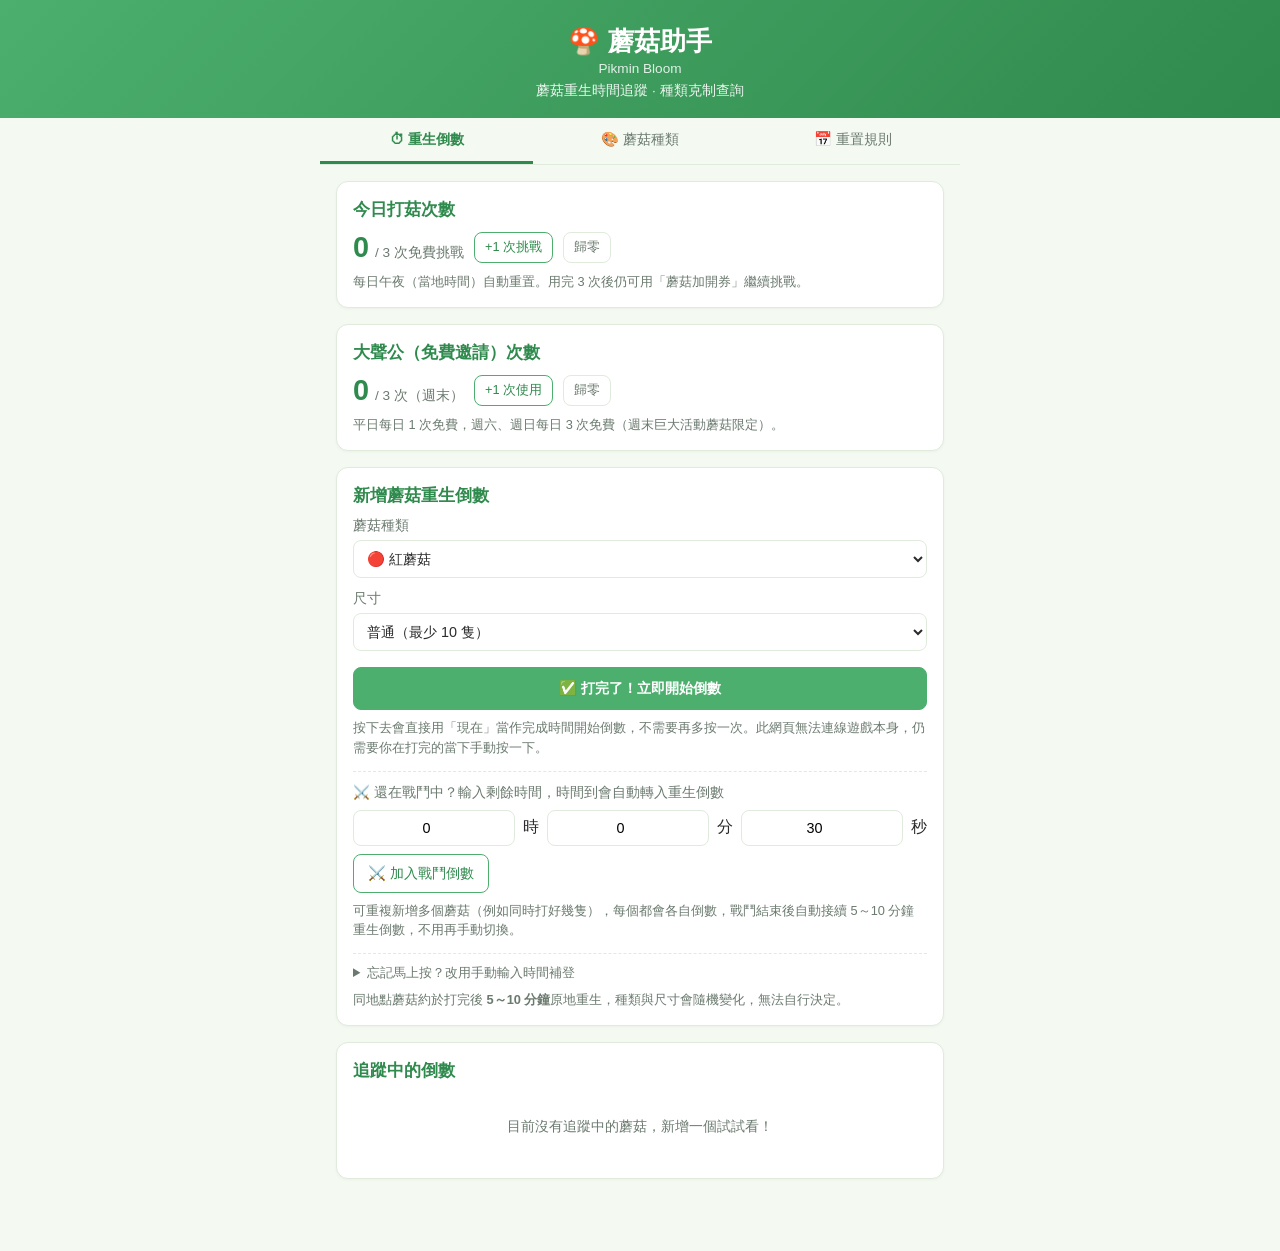
==== index.html @ 2e87938c "Add Pikmin Bloom mushroom helper webpage" ====
<!DOCTYPE html>
<html lang="zh-Hant">
<head>
<meta charset="UTF-8">
<meta name="viewport" content="width=device-width, initial-scale=1.0">
<title>Pikmin Bloom 蘑菇助手｜蘑菇重生時間追蹤、種類克制查詢</title>
<meta name="description" content="Pikmin Bloom（皮克敏 Bloom）蘑菇輔助工具：追蹤蘑菇重生倒數、記錄每日打菇與大聲公次數、查詢基礎色／屬性／活動（任務）蘑菇種類與皮克敏克制關係。">
<meta name="keywords" content="Pikmin Bloom, 皮克敏, 蘑菇, 蘑菇重生時間, 打蘑菇攻略, 任務蘑菇, 活動蘑菇, 大聲公">
<meta property="og:title" content="Pikmin Bloom 蘑菇助手">
<meta property="og:description" content="追蹤 Pikmin Bloom 蘑菇重生倒數、種類克制查詢與每日打菇次數。">
<meta property="og:type" content="website">
<link rel="stylesheet" href="style.css">
</head>
<body>
<header class="app-header">
  <h1>🍄 蘑菇助手 <span>Pikmin Bloom</span></h1>
  <p class="subtitle">蘑菇重生時間追蹤 · 種類克制查詢</p>
</header>

<nav class="tabs">
  <button class="tab-btn active" data-tab="timer">⏱ 重生倒數</button>
  <button class="tab-btn" data-tab="types">🎨 蘑菇種類</button>
  <button class="tab-btn" data-tab="rules">📅 重置規則</button>
</nav>

<main>
  <!-- ===================== 分頁 1：倒數計時器 ===================== -->
  <section id="timer" class="tab-panel active">

    <div class="card">
      <h2>今日打菇次數</h2>
      <div class="counter-row">
        <div class="counter">
          <span class="counter-value" id="battleCount">0</span>
          <span class="counter-label">/ 3 次免費挑戰</span>
        </div>
        <button class="btn small" id="addBattleBtn">+1 次挑戰</button>
        <button class="btn small ghost" id="resetBattleBtn">歸零</button>
      </div>
      <p class="hint">每日午夜（當地時間）自動重置。用完 3 次後仍可用「蘑菇加開券」繼續挑戰。</p>
    </div>

    <div class="card">
      <h2>大聲公（免費邀請）次數</h2>
      <div class="counter-row">
        <div class="counter">
          <span class="counter-value" id="bullhornCount">0</span>
          <span class="counter-label" id="bullhornLimitLabel">/ 1 次（平日）</span>
        </div>
        <button class="btn small" id="addBullhornBtn">+1 次使用</button>
        <button class="btn small ghost" id="resetBullhornBtn">歸零</button>
      </div>
      <p class="hint">平日每日 1 次免費，週六、週日每日 3 次免費（週末巨大活動蘑菇限定）。</p>
    </div>

    <div class="card">
      <h2>新增蘑菇重生倒數</h2>
      <div class="form-row">
        <label>蘑菇種類</label>
        <select id="mushroomColor">
          <optgroup label="基礎色（任何皮克敏可打）">
            <option value="red">🔴 紅蘑菇</option>
            <option value="yellow">🟡 黃蘑菇</option>
            <option value="blue">🔵 藍蘑菇</option>
            <option value="purple">🟣 紫蘑菇</option>
            <option value="white">⚪ 白蘑菇</option>
            <option value="pink">🌸 粉蘑菇</option>
            <option value="gray">⚫ 灰蘑菇</option>
            <option value="ice">🧊 冰藍蘑菇</option>
          </optgroup>
          <optgroup label="屬性蘑菇（限定皮克敏種類）">
            <option value="fire">🔥 火蘑菇（限紅皮克敏）</option>
            <option value="water">💧 水蘑菇（限藍皮克敏）</option>
            <option value="electric">⚡ 電蘑菇（限黃皮克敏）</option>
            <option value="poison">☠️ 毒蘑菇（限白皮克敏）</option>
            <option value="crystal">💎 水晶蘑菇（限岩石皮克敏）</option>
          </optgroup>
          <optgroup label="任務蘑菇（當月活動限定）">
            <option value="event">🎉 活動蘑菇（本月任務素材）</option>
          </optgroup>
        </select>
      </div>
      <div class="form-row">
        <label>尺寸</label>
        <select id="mushroomSize">
          <option value="small">小型（最少 1 隻）</option>
          <option value="normal" selected>普通（最少 10 隻）</option>
          <option value="large">大型（最少 15 隻）</option>
          <option value="giant">巨大（最少 20 隻，週末限定）</option>
        </select>
      </div>
      <button class="btn primary" id="justFinishedBtn">✅ 打完了！立即開始倒數</button>
      <p class="hint">按下去會直接用「現在」當作完成時間開始倒數，不需要再多按一次。此網頁無法連線遊戲本身，仍需要你在打完的當下手動按一下。</p>

      <div class="battle-entry">
        <label>⚔️ 還在戰鬥中？輸入剩餘時間，時間到會自動轉入重生倒數</label>
        <div class="time-choice">
          <input type="number" id="battleHour" min="0" max="23" value="0" placeholder="時"> 時
          <input type="number" id="battleMin" min="0" max="59" value="0" placeholder="分"> 分
          <input type="number" id="battleSec" min="0" max="59" value="30" placeholder="秒"> 秒
          <button class="btn" id="addBattleTimerBtn">⚔️ 加入戰鬥倒數</button>
        </div>
        <p class="hint">可重複新增多個蘑菇（例如同時打好幾隻），每個都會各自倒數，戰鬥結束後自動接續 5～10 分鐘重生倒數，不用再手動切換。</p>
      </div>

      <details class="manual-entry">
        <summary>忘記馬上按？改用手動輸入時間補登</summary>
        <div class="form-row">
          <label>完成時間</label>
          <input type="datetime-local" id="customTime">
        </div>
        <button class="btn" id="addTimerBtn">➕ 用指定時間新增倒數</button>
      </details>

      <p class="hint">同地點蘑菇約於打完後 <strong>5～10 分鐘</strong>原地重生，種類與尺寸會隨機變化，無法自行決定。</p>
    </div>

    <div class="card">
      <h2>追蹤中的倒數</h2>
      <div id="timerList" class="timer-list">
        <p class="empty-msg" id="emptyMsg">目前沒有追蹤中的蘑菇，新增一個試試看！</p>
      </div>
    </div>
  </section>

  <!-- ===================== 分頁 2：蘑菇種類圖鑑 ===================== -->
  <section id="types" class="tab-panel">
    <div class="card">
      <h2>基礎色蘑菇（8 種）</h2>
      <p class="hint">任何顏色的皮克敏都能參加戰鬥，但派出同色皮克敏會有攻擊加成，且獲得的花蜜／花朵種子種類與蘑菇顏色相關。</p>
      <div class="type-grid">
        <div class="type-chip c-red">紅</div>
        <div class="type-chip c-yellow">黃</div>
        <div class="type-chip c-blue">藍</div>
        <div class="type-chip c-purple">紫</div>
        <div class="type-chip c-white">白</div>
        <div class="type-chip c-pink">粉</div>
        <div class="type-chip c-gray">灰</div>
        <div class="type-chip c-ice">冰藍</div>
      </div>
    </div>

    <div class="card">
      <h2>屬性蘑菇（5 種，克制關係）</h2>
      <p class="hint">屬性蘑菇有戰鬥限制，只能派出對應的皮克敏種類參戰，其餘種類無法上場。</p>
      <table class="matchup-table">
        <thead><tr><th>蘑菇屬性</th><th>限定皮克敏</th></tr></thead>
        <tbody>
          <tr><td>🔥 火蘑菇</td><td>紅皮克敏</td></tr>
          <tr><td>💧 水蘑菇</td><td>藍皮克敏</td></tr>
          <tr><td>⚡ 電蘑菇</td><td>黃皮克敏</td></tr>
          <tr><td>☠️ 毒蘑菇</td><td>白皮克敏</td></tr>
          <tr><td>💎 水晶蘑菇</td><td>岩石皮克敏</td></tr>
        </tbody>
      </table>
    </div>

    <div class="card">
      <h2>任務蘑菇（活動蘑菇）</h2>
      <p class="hint">
        官方稱為「活動蘑菇」，外觀會隨當月活動變化（例如萬聖節是橘底紫點、慶典活動是亮粉橘漸層＋花朵圖案），是取得<strong>當月任務素材／限定花瓣</strong>最主要且最穩定的來源。
      </p>
      <ul class="rule-list">
        <li>優先打「活動蘑菇」，可獲得完成月任務（走路、種花、打蘑菇、摘花瓣、遠征等）所需的專屬素材。</li>
        <li>週末的<strong>巨大活動蘑菇</strong>獎勵最豐富，一次可獲得大量素材（約 200 個道具）。</li>
        <li>外觀每月／每檔活動更新，實際圖案請以遊戲內當月活動說明為準。</li>
      </ul>
    </div>

    <div class="card">
      <h2>尺寸與所需皮克敏數量</h2>
      <table class="matchup-table">
        <thead><tr><th>尺寸</th><th>最少派出隻數</th><th>特色</th></tr></thead>
        <tbody>
          <tr><td>小型</td><td>1 隻起</td><td>單人快速解決，獎勵較少</td></tr>
          <tr><td>普通</td><td>10 隻起</td><td>最常見的蘑菇規模</td></tr>
          <tr><td>大型</td><td>15 隻起</td><td>獎勵星級較高</td></tr>
          <tr><td>巨大</td><td>20 隻起</td><td>通常只在週末活動出現，獎勵最豐富，適合多人／大聲公邀請</td></tr>
        </tbody>
      </table>
    </div>
  </section>

  <!-- ===================== 分頁 3：重置規則 ===================== -->
  <section id="rules" class="tab-panel">
    <div class="card">
      <h2>原地重生（打完之後）</h2>
      <p>同一地點的蘑菇被打完後，約 <strong>5～10 分鐘</strong>會在原地自動長出新的蘑菇，種類與尺寸隨機，不需任何操作。</p>
    </div>
    <div class="card">
      <h2>每日 / 每週重置</h2>
      <ul class="rule-list">
        <li><strong>每日午夜</strong>：尚未被挑戰的蘑菇會重置（可能換成新的種類）。</li>
        <li><strong>週五 → 週六午夜</strong>：地圖上會更新出現「巨大活動蘑菇」，為週末限定。</li>
        <li><strong>週日 → 週一午夜</strong>：週末尚未被挑戰的巨大蘑菇會一併重置回普通狀態。</li>
        <li><strong>任務蘑菇（活動蘑菇）</strong>：外觀跟隨每月活動更新，平日以一般／大型尺寸隨機出現，週末才會出現巨大版；建議優先挑戰以取得當月任務素材。</li>
        <li><strong>打菇次數</strong>：每人每日 3 次免費挑戰機會，午夜重置，可用「蘑菇加開券」增加次數。</li>
        <li><strong>大聲公</strong>：平日每日 1 次免費，週六、週日每日 3 次免費；可遠端邀請最多 10 位好友加入戰鬥，若名額已滿 5 人，受邀者需使用蘑菇券才能加入。</li>
      </ul>
    </div>
    <div class="card">
      <h2>資料來源</h2>
      <p class="hint">
        資料整理自
        <a href="https://niantic.helpshift.com/hc/zh-hant/23-pikmin-bloom/faq/3039-mushrooms-1676271507/" target="_blank" rel="noopener">Pikmin Bloom 官方說明中心</a>、
        <a href="https://www.pikminwiki.com/Mushroom_battle" target="_blank" rel="noopener">Pikipedia</a>、
        <a href="https://www.shinygoods.tw/pikmin-bloom-mushroom-guide-2026" target="_blank" rel="noopener">shinygoods.tw 打菇攻略</a> 及玩家社群討論，遊戲機制可能隨版本更新調整，實際請以遊戲內顯示為準。
      </p>
    </div>
  </section>
</main>

<script src="script.js"></script>
</body>
</html>
---- style.css ----
:root {
  --green: #4caf6d;
  --green-dark: #2f8a4d;
  --bg: #f4f9f2;
  --card-bg: #ffffff;
  --text: #2b2b2b;
  --muted: #6b7a6f;
  --border: #e0ebdd;
  --danger: #d9534f;
}

* { box-sizing: border-box; }

body {
  margin: 0;
  font-family: "Segoe UI", "PingFang TC", "Microsoft JhengHei", sans-serif;
  background: var(--bg);
  color: var(--text);
  padding-bottom: 40px;
}

.app-header {
  background: linear-gradient(135deg, var(--green), var(--green-dark));
  color: white;
  padding: 24px 16px 18px;
  text-align: center;
}

.app-header h1 {
  margin: 0;
  font-size: 1.6rem;
}

.app-header h1 span {
  display: block;
  font-size: 0.85rem;
  font-weight: 400;
  opacity: 0.85;
  margin-top: 2px;
}

.subtitle {
  margin: 6px 0 0;
  font-size: 0.85rem;
  opacity: 0.9;
}

.tabs {
  display: flex;
  max-width: 640px;
  margin: 0 auto;
  position: sticky;
  top: 0;
  background: var(--bg);
  z-index: 10;
  border-bottom: 1px solid var(--border);
}

.tab-btn {
  flex: 1;
  padding: 12px 6px;
  border: none;
  background: none;
  font-size: 0.9rem;
  color: var(--muted);
  cursor: pointer;
  border-bottom: 3px solid transparent;
}

.tab-btn.active {
  color: var(--green-dark);
  border-bottom-color: var(--green-dark);
  font-weight: 600;
}

main {
  max-width: 640px;
  margin: 0 auto;
  padding: 16px;
}

.tab-panel { display: none; }
.tab-panel.active { display: block; }

.card {
  background: var(--card-bg);
  border: 1px solid var(--border);
  border-radius: 12px;
  padding: 16px;
  margin-bottom: 16px;
  box-shadow: 0 1px 3px rgba(0,0,0,0.04);
}

.card h2 {
  margin: 0 0 10px;
  font-size: 1.05rem;
  color: var(--green-dark);
}

.hint {
  font-size: 0.8rem;
  color: var(--muted);
  margin: 8px 0 0;
  line-height: 1.5;
}

.counter-row {
  display: flex;
  align-items: center;
  gap: 10px;
  flex-wrap: wrap;
}

.counter {
  display: flex;
  align-items: baseline;
  gap: 6px;
}

.counter-value {
  font-size: 1.8rem;
  font-weight: 700;
  color: var(--green-dark);
}

.counter-label {
  font-size: 0.85rem;
  color: var(--muted);
}

.btn {
  border: 1px solid var(--green);
  background: white;
  color: var(--green-dark);
  padding: 9px 14px;
  border-radius: 8px;
  cursor: pointer;
  font-size: 0.9rem;
}

.btn:hover { background: #eef8ee; }

.btn.primary {
  background: var(--green);
  color: white;
  border-color: var(--green);
  width: 100%;
  padding: 11px;
  font-weight: 600;
  margin-top: 4px;
}

.btn.primary:hover { background: var(--green-dark); }

.manual-entry {
  margin-top: 14px;
  border-top: 1px dashed var(--border);
  padding-top: 10px;
}

.manual-entry summary {
  cursor: pointer;
  font-size: 0.82rem;
  color: var(--muted);
}

.manual-entry .form-row {
  margin-top: 10px;
}

.battle-entry {
  margin-top: 14px;
  border-top: 1px dashed var(--border);
  padding-top: 12px;
}

.battle-entry label {
  display: block;
  font-size: 0.85rem;
  color: var(--muted);
  margin-bottom: 8px;
}

.battle-entry .time-choice {
  align-items: center;
}

.battle-entry input[type="number"] {
  width: 56px;
  padding: 9px 6px;
  border: 1px solid var(--border);
  border-radius: 8px;
  font-size: 0.9rem;
  text-align: center;
}

.btn.small {
  padding: 6px 10px;
  font-size: 0.8rem;
}

.btn.ghost {
  border-color: var(--border);
  color: var(--muted);
}

.form-row {
  margin-bottom: 12px;
}

.form-row label {
  display: block;
  font-size: 0.85rem;
  color: var(--muted);
  margin-bottom: 5px;
}

.form-row select,
.form-row input[type="datetime-local"] {
  width: 100%;
  padding: 9px;
  border: 1px solid var(--border);
  border-radius: 8px;
  font-size: 0.9rem;
  background: white;
  color: var(--text);
}

.time-choice {
  display: flex;
  gap: 8px;
  flex-wrap: wrap;
}

.time-choice input { flex: 1; min-width: 160px; }

.timer-list { display: flex; flex-direction: column; gap: 10px; }

.empty-msg {
  color: var(--muted);
  font-size: 0.85rem;
  text-align: center;
  padding: 12px 0;
}

.timer-item {
  border: 1px solid var(--border);
  border-radius: 10px;
  padding: 10px 12px;
  display: flex;
  justify-content: space-between;
  align-items: center;
  gap: 8px;
}

.timer-item.done {
  border-color: var(--green);
  background: #eefbf0;
}

.timer-item.battling {
  border-color: #e0a838;
  background: #fff8ea;
}

.timer-countdown.battling {
  color: #b5790a;
}

.timer-info { display: flex; flex-direction: column; gap: 2px; }
.timer-title { font-weight: 600; font-size: 0.92rem; }
.timer-sub { font-size: 0.75rem; color: var(--muted); }

.timer-countdown {
  font-variant-numeric: tabular-nums;
  font-weight: 700;
  font-size: 1rem;
  color: var(--green-dark);
  white-space: nowrap;
}

.timer-countdown.ready { color: var(--danger); }

.remove-btn {
  border: none;
  background: none;
  color: var(--muted);
  cursor: pointer;
  font-size: 1rem;
  padding: 4px 8px;
}
.remove-btn:hover { color: var(--danger); }

.type-grid {
  display: grid;
  grid-template-columns: repeat(4, 1fr);
  gap: 10px;
}

.type-chip {
  border-radius: 10px;
  padding: 14px 4px;
  text-align: center;
  font-weight: 600;
  font-size: 0.85rem;
  color: white;
  text-shadow: 0 1px 1px rgba(0,0,0,0.25);
}

.c-red { background: #e05a4e; }
.c-yellow { background: #e8b93c; color: #4a3600; text-shadow: none; }
.c-blue { background: #4a8fe0; }
.c-purple { background: #9b6bd1; }
.c-white { background: #cfd6d2; color: #333; text-shadow: none; }
.c-pink { background: #ec8fbb; }
.c-gray { background: #7d8790; }
.c-ice { background: #6ec6d8; }

.matchup-table {
  width: 100%;
  border-collapse: collapse;
  font-size: 0.88rem;
}

.matchup-table th, .matchup-table td {
  text-align: left;
  padding: 8px 6px;
  border-bottom: 1px solid var(--border);
}

.matchup-table th {
  color: var(--muted);
  font-weight: 600;
}

.rule-list {
  margin: 0;
  padding-left: 18px;
  line-height: 1.7;
  font-size: 0.9rem;
}

.rule-list li { margin-bottom: 6px; }

@media (max-width: 400px) {
  .type-grid { grid-template-columns: repeat(3, 1fr); }
}
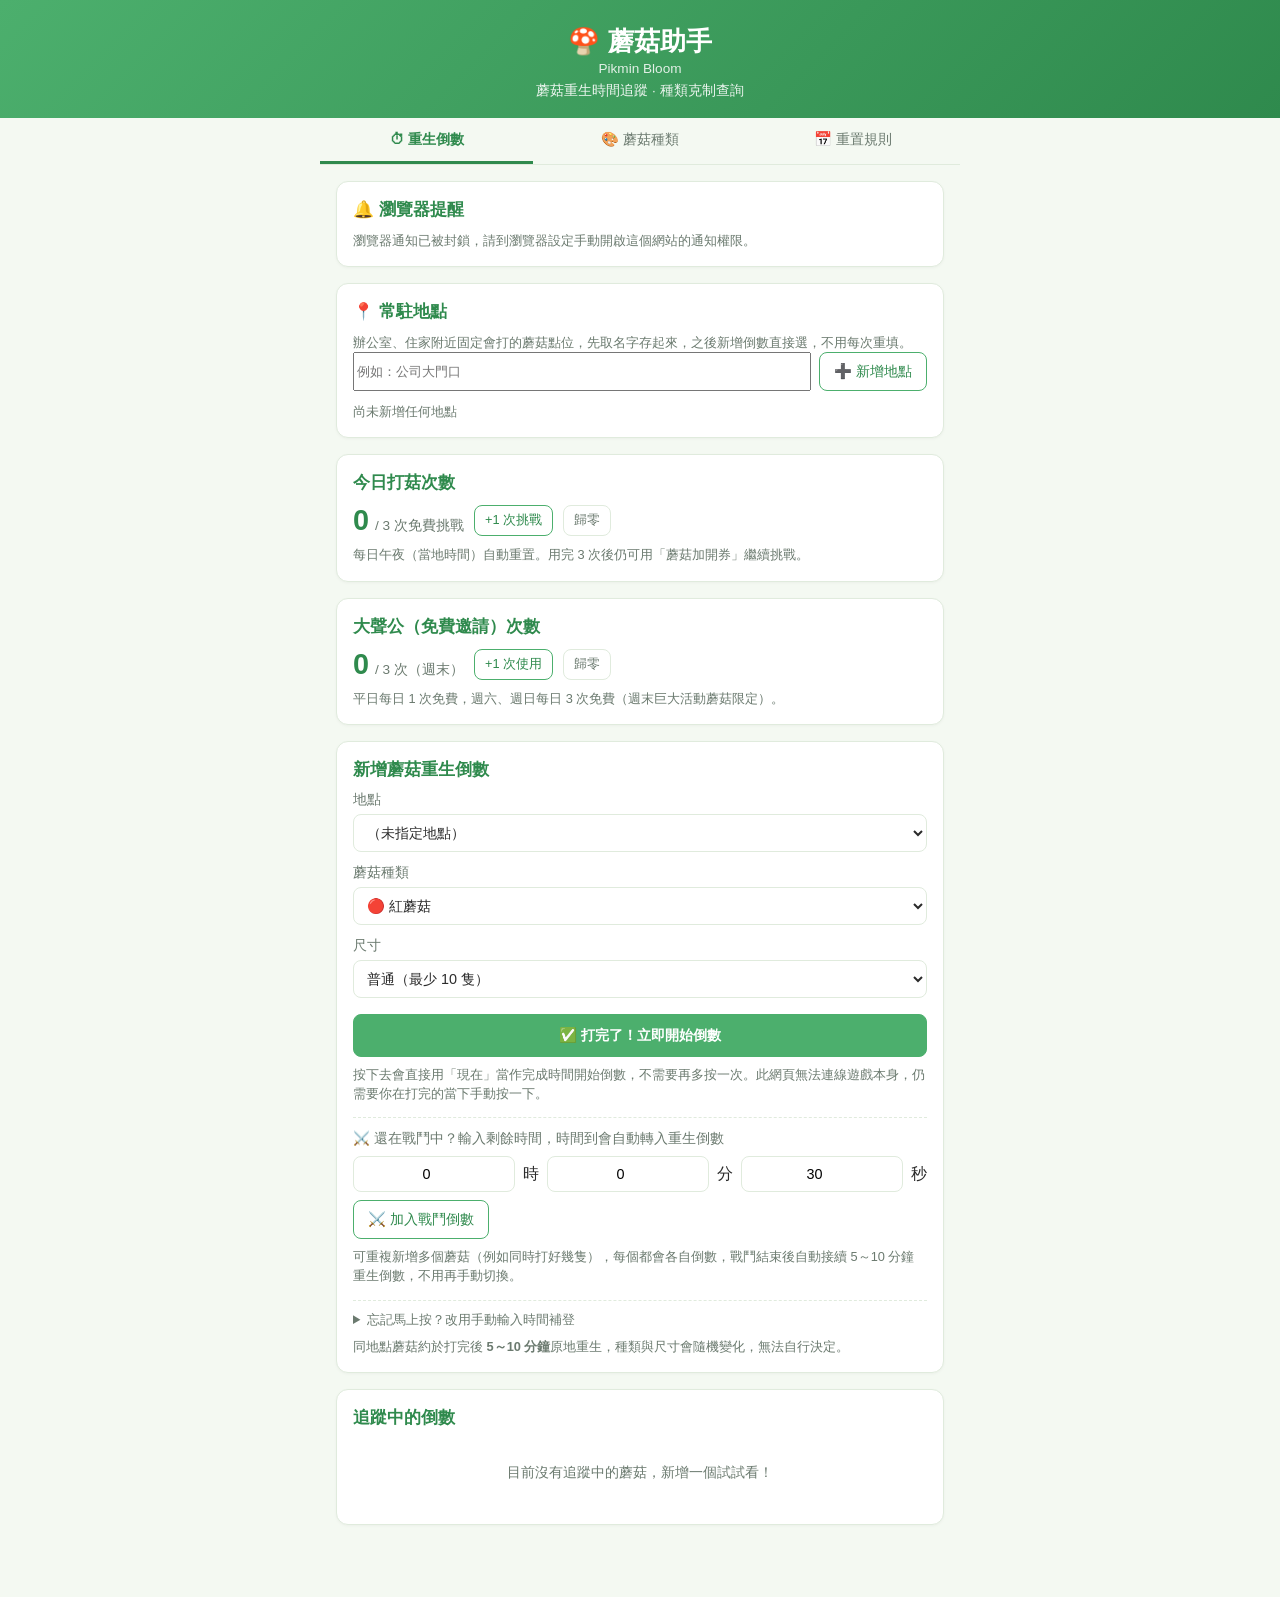
==== commit 445b78bd: "Add saved locations and browser notifications for mushroom respawn" ====
--- a/index.html
+++ b/index.html
@@ -9,6 +9,8 @@
 <meta property="og:title" content="Pikmin Bloom 蘑菇助手">
 <meta property="og:description" content="追蹤 Pikmin Bloom 蘑菇重生倒數、種類克制查詢與每日打菇次數。">
 <meta property="og:type" content="website">
+<meta property="og:url" content="https://pikmin-mushroom-helper.netlify.app/">
+<link rel="canonical" href="https://pikmin-mushroom-helper.netlify.app/">
 <link rel="stylesheet" href="style.css">
 </head>
 <body>
@@ -28,6 +30,22 @@
   <section id="timer" class="tab-panel active">
 
     <div class="card">
+      <h2>🔔 瀏覽器提醒</h2>
+      <p class="hint" id="notifyStatusText">尚未啟用瀏覽器通知。啟用後，蘑菇可能重生時會跳出系統通知，不用一直開著這頁盯著看。</p>
+      <button class="btn primary" id="enableNotifyBtn">🔔 啟用瀏覽器提醒</button>
+    </div>
+
+    <div class="card">
+      <h2>📍 常駐地點</h2>
+      <p class="hint">辦公室、住家附近固定會打的蘑菇點位，先取名字存起來，之後新增倒數直接選，不用每次重填。</p>
+      <div class="time-choice">
+        <input type="text" id="newLocationName" placeholder="例如：公司大門口">
+        <button class="btn" id="addLocationBtn">➕ 新增地點</button>
+      </div>
+      <div id="locationChips" class="location-chips"></div>
+    </div>
+
+    <div class="card">
       <h2>今日打菇次數</h2>
       <div class="counter-row">
         <div class="counter">
@@ -55,6 +73,12 @@
 
     <div class="card">
       <h2>新增蘑菇重生倒數</h2>
+      <div class="form-row">
+        <label>地點</label>
+        <select id="timerLocation">
+          <option value="">（未指定地點）</option>
+        </select>
+      </div>
       <div class="form-row">
         <label>蘑菇種類</label>
         <select id="mushroomColor">
--- a/style.css
+++ b/style.css
@@ -194,6 +194,42 @@
   text-align: center;
 }
 
+.location-chips {
+  display: flex;
+  flex-wrap: wrap;
+  gap: 8px;
+  margin-top: 12px;
+}
+
+.location-chip {
+  display: flex;
+  align-items: center;
+  gap: 6px;
+  background: #eefbf0;
+  border: 1px solid var(--green);
+  color: var(--green-dark);
+  border-radius: 999px;
+  padding: 6px 8px 6px 14px;
+  font-size: 0.85rem;
+}
+
+.location-chip button {
+  border: none;
+  background: none;
+  color: var(--muted);
+  cursor: pointer;
+  font-size: 0.9rem;
+  line-height: 1;
+  padding: 2px 4px;
+}
+
+.location-chip button:hover { color: var(--danger); }
+
+.location-empty {
+  font-size: 0.82rem;
+  color: var(--muted);
+}
+
 .btn.small {
   padding: 6px 10px;
   font-size: 0.8rem;
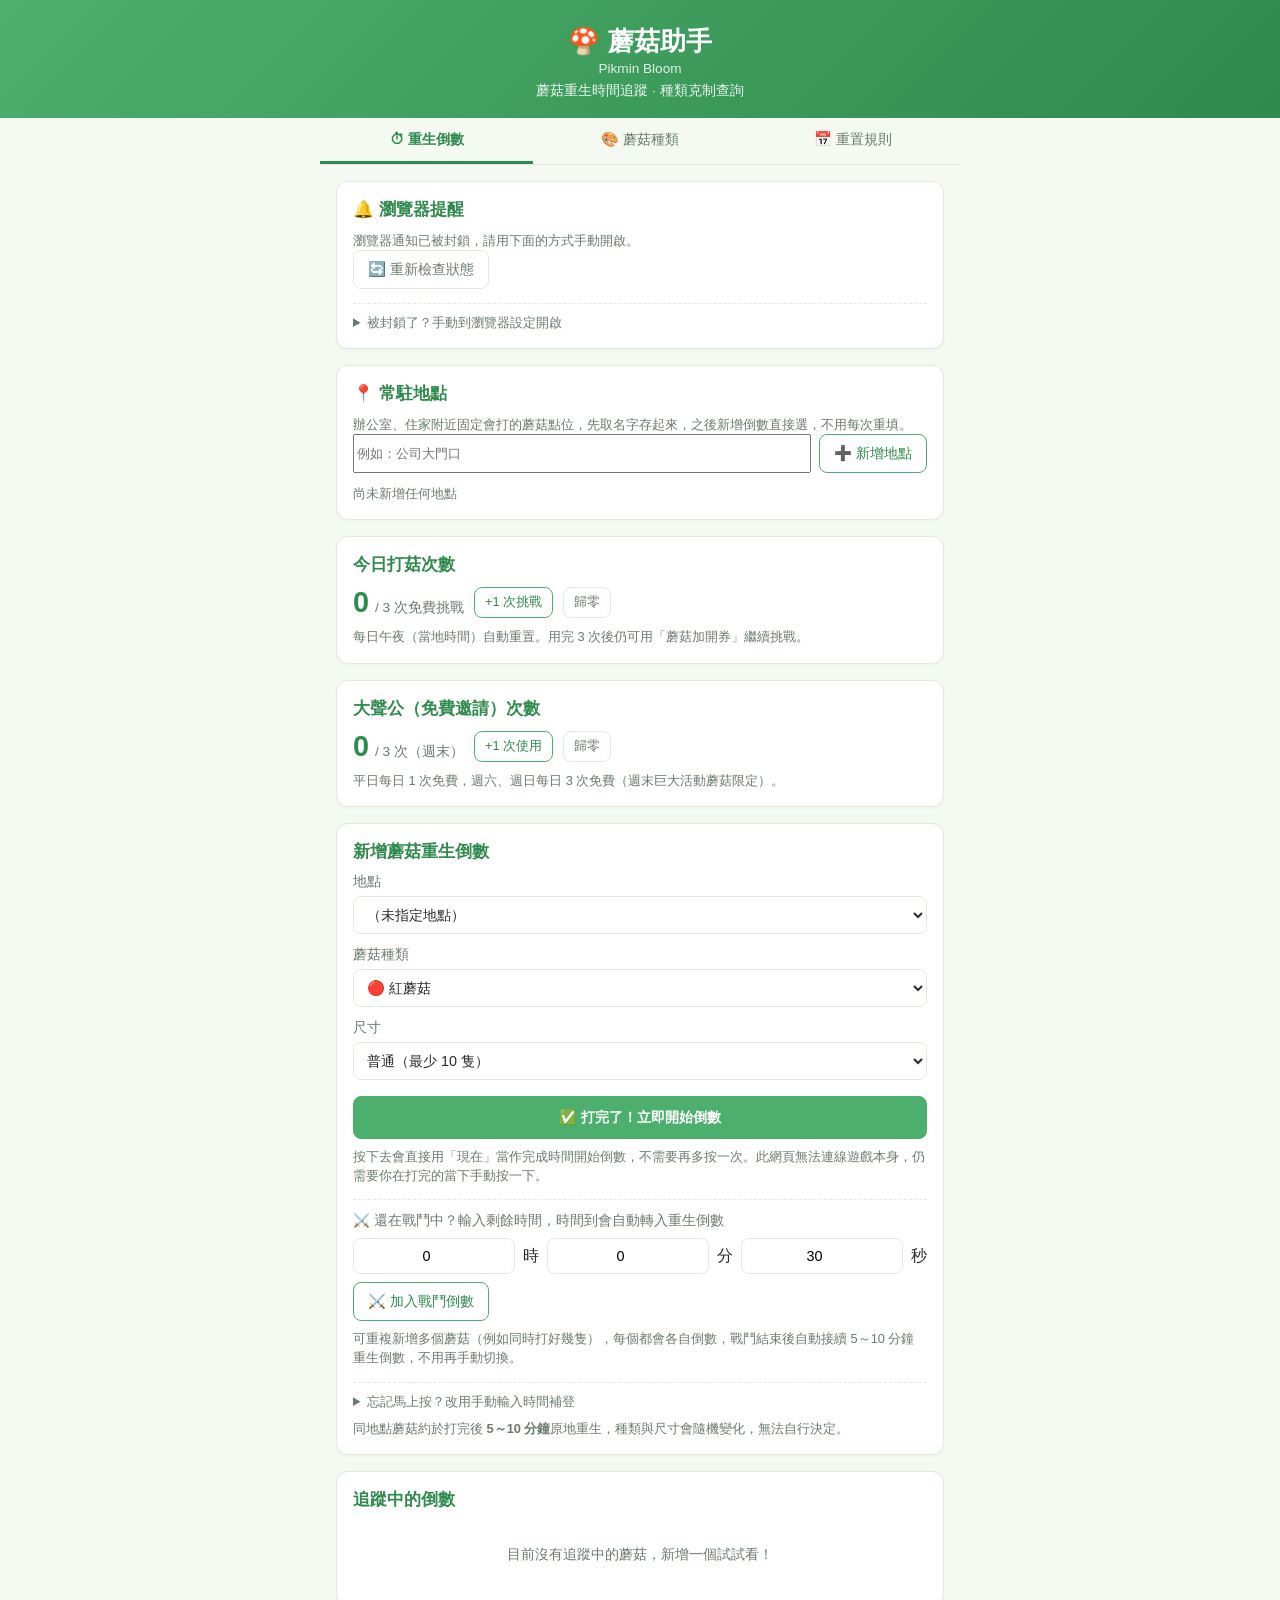
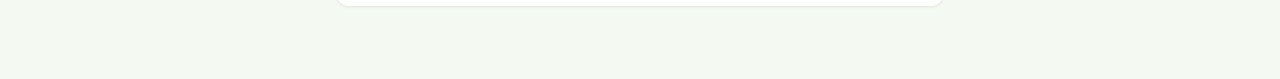
==== commit 3af28bf7: "Improve notification enable UX with manual fallback instructions" ====
--- a/index.html
+++ b/index.html
@@ -32,7 +32,31 @@
     <div class="card">
       <h2>🔔 瀏覽器提醒</h2>
       <p class="hint" id="notifyStatusText">尚未啟用瀏覽器通知。啟用後，蘑菇可能重生時會跳出系統通知，不用一直開著這頁盯著看。</p>
-      <button class="btn primary" id="enableNotifyBtn">🔔 啟用瀏覽器提醒</button>
+      <div class="time-choice">
+        <button class="btn primary" id="enableNotifyBtn">🔔 啟用瀏覽器提醒</button>
+        <button class="btn ghost" id="recheckNotifyBtn">🔄 重新檢查狀態</button>
+      </div>
+      <p class="hint" id="notifyHintAfterClick" style="display:none;">按下去後如果沒看到彈窗，看一下網址列最右邊，可能悄悄跳出一個小鈴鐺／通知圖示，點它選「允許」。</p>
+
+      <details class="manual-entry" id="notifyBlockedHelp" style="display:none;">
+        <summary>被封鎖了？手動到瀏覽器設定開啟</summary>
+        <p class="hint">瀏覽器不允許網頁直接跳轉到設定頁，請複製下面對應的網址，貼到網址列按 Enter，找到這個網站把通知改成「允許」。</p>
+        <div class="settings-link-row">
+          <span>Chrome</span>
+          <code>chrome://settings/content/notifications</code>
+          <button class="btn small" data-copy="chrome://settings/content/notifications">複製</button>
+        </div>
+        <div class="settings-link-row">
+          <span>Edge</span>
+          <code>edge://settings/content/notifications</code>
+          <button class="btn small" data-copy="edge://settings/content/notifications">複製</button>
+        </div>
+        <div class="settings-link-row">
+          <span>Firefox</span>
+          <code>about:preferences#privacy</code>
+          <button class="btn small" data-copy="about:preferences#privacy">複製</button>
+        </div>
+      </details>
     </div>
 
     <div class="card">
--- a/style.css
+++ b/style.css
@@ -201,6 +201,31 @@
   margin-top: 12px;
 }
 
+.settings-link-row {
+  display: flex;
+  align-items: center;
+  gap: 8px;
+  margin-top: 10px;
+  flex-wrap: wrap;
+  font-size: 0.85rem;
+}
+
+.settings-link-row span {
+  min-width: 56px;
+  color: var(--muted);
+  font-weight: 600;
+}
+
+.settings-link-row code {
+  background: var(--bg);
+  border: 1px solid var(--border);
+  border-radius: 6px;
+  padding: 3px 8px;
+  font-size: 0.8rem;
+  flex: 1;
+  min-width: 200px;
+}
+
 .location-chip {
   display: flex;
   align-items: center;
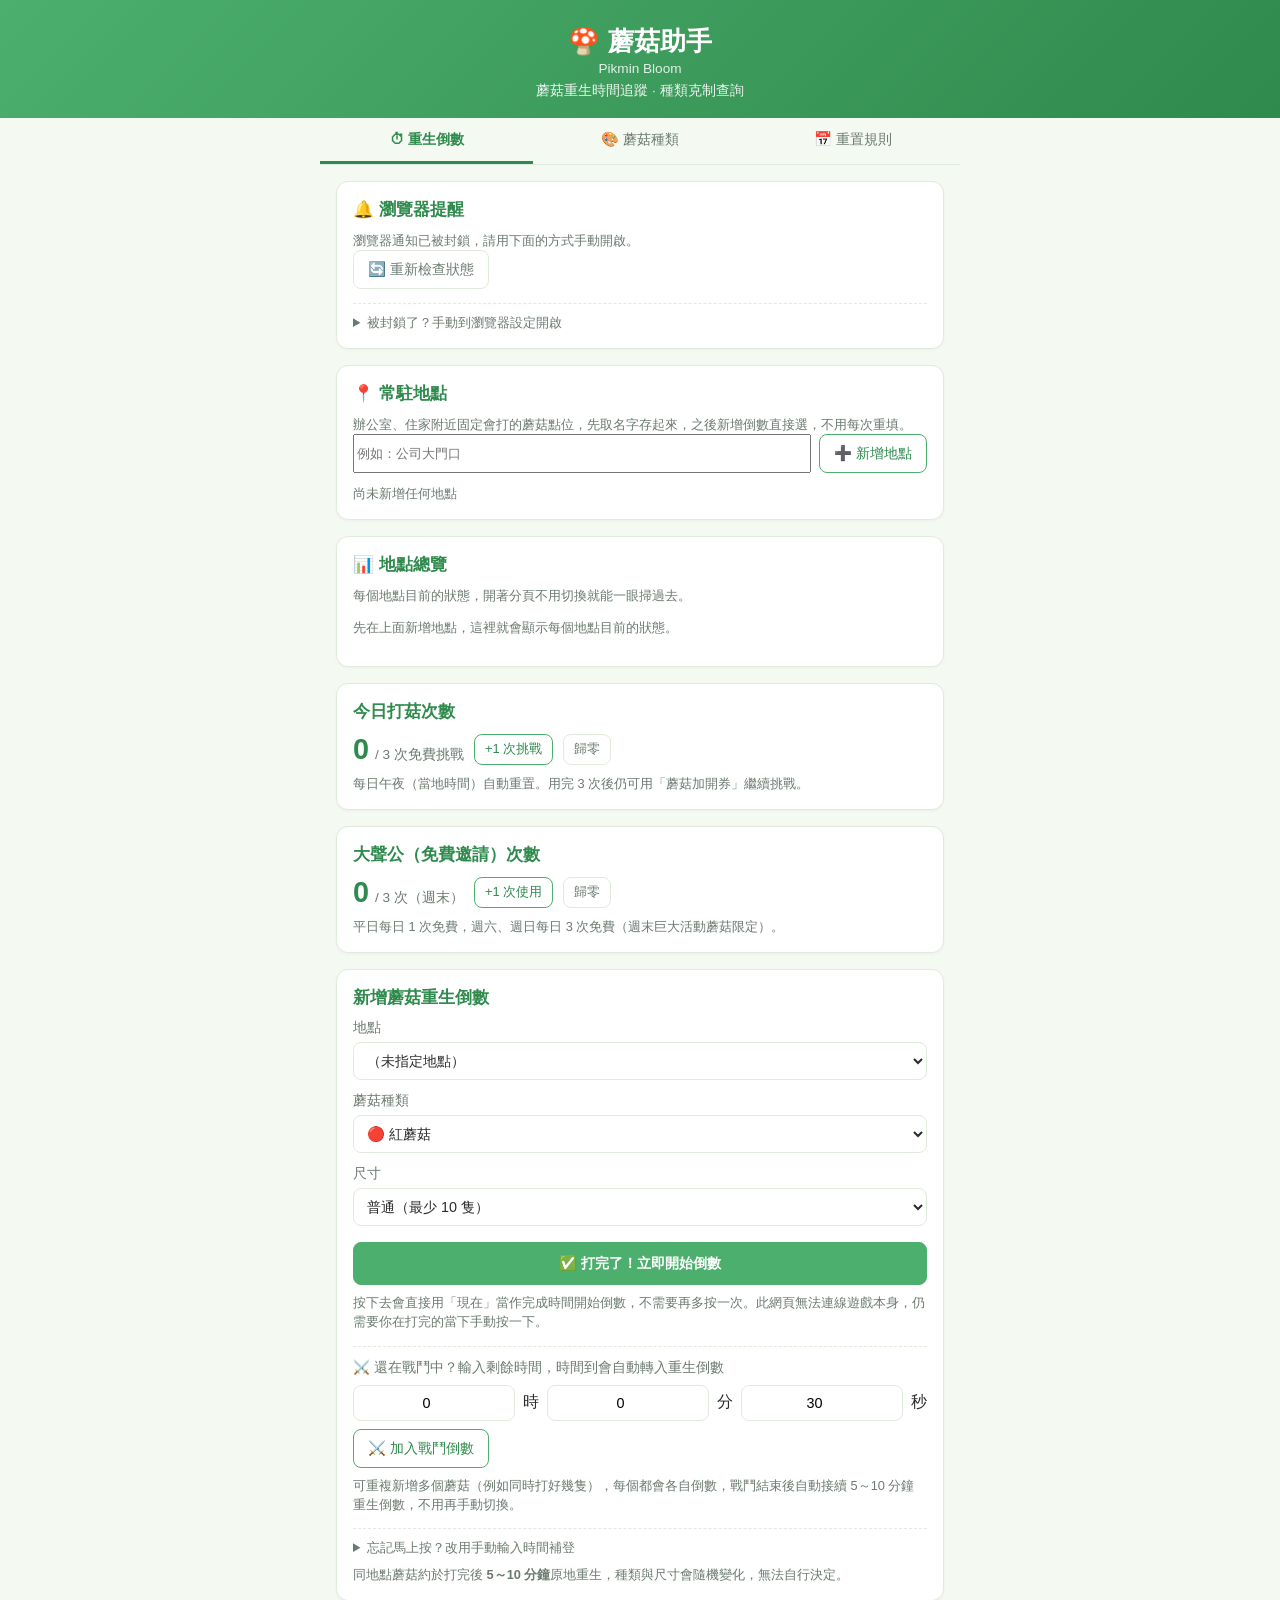
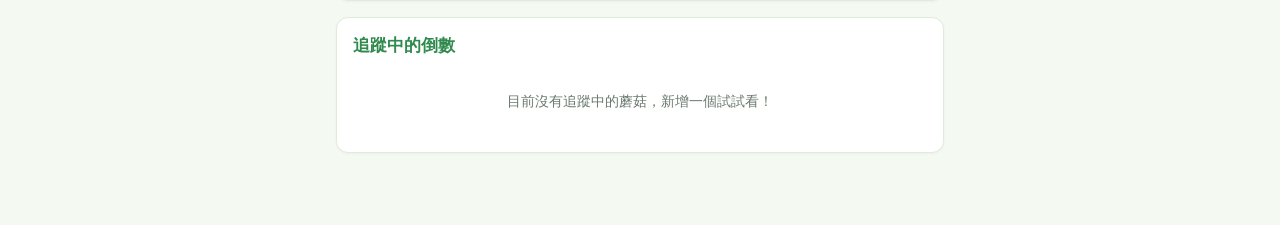
==== commit 37039302: "Add location overview dashboard with tab-title ready badge" ====
--- a/index.html
+++ b/index.html
@@ -67,6 +67,12 @@
         <button class="btn" id="addLocationBtn">➕ 新增地點</button>
       </div>
       <div id="locationChips" class="location-chips"></div>
+    </div>
+
+    <div class="card">
+      <h2>📊 地點總覽</h2>
+      <p class="hint">每個地點目前的狀態，開著分頁不用切換就能一眼掃過去。</p>
+      <div id="locationOverview" class="overview-list"></div>
     </div>
 
     <div class="card">
--- a/style.css
+++ b/style.css
@@ -201,6 +201,38 @@
   margin-top: 12px;
 }
 
+.overview-list {
+  display: flex;
+  flex-direction: column;
+  gap: 8px;
+}
+
+.overview-row {
+  display: flex;
+  justify-content: space-between;
+  align-items: center;
+  gap: 8px;
+  padding: 10px 12px;
+  border: 1px solid var(--border);
+  border-radius: 8px;
+  font-size: 0.88rem;
+}
+
+.overview-label {
+  font-weight: 600;
+}
+
+.overview-status {
+  font-size: 0.85rem;
+  color: var(--muted);
+  white-space: nowrap;
+}
+
+.overview-status.battling { color: #b5790a; font-weight: 600; }
+.overview-status.waiting { color: var(--green-dark); }
+.overview-status.ready { color: var(--danger); font-weight: 700; }
+.overview-status.unknown { color: var(--muted); font-style: italic; }
+
 .settings-link-row {
   display: flex;
   align-items: center;
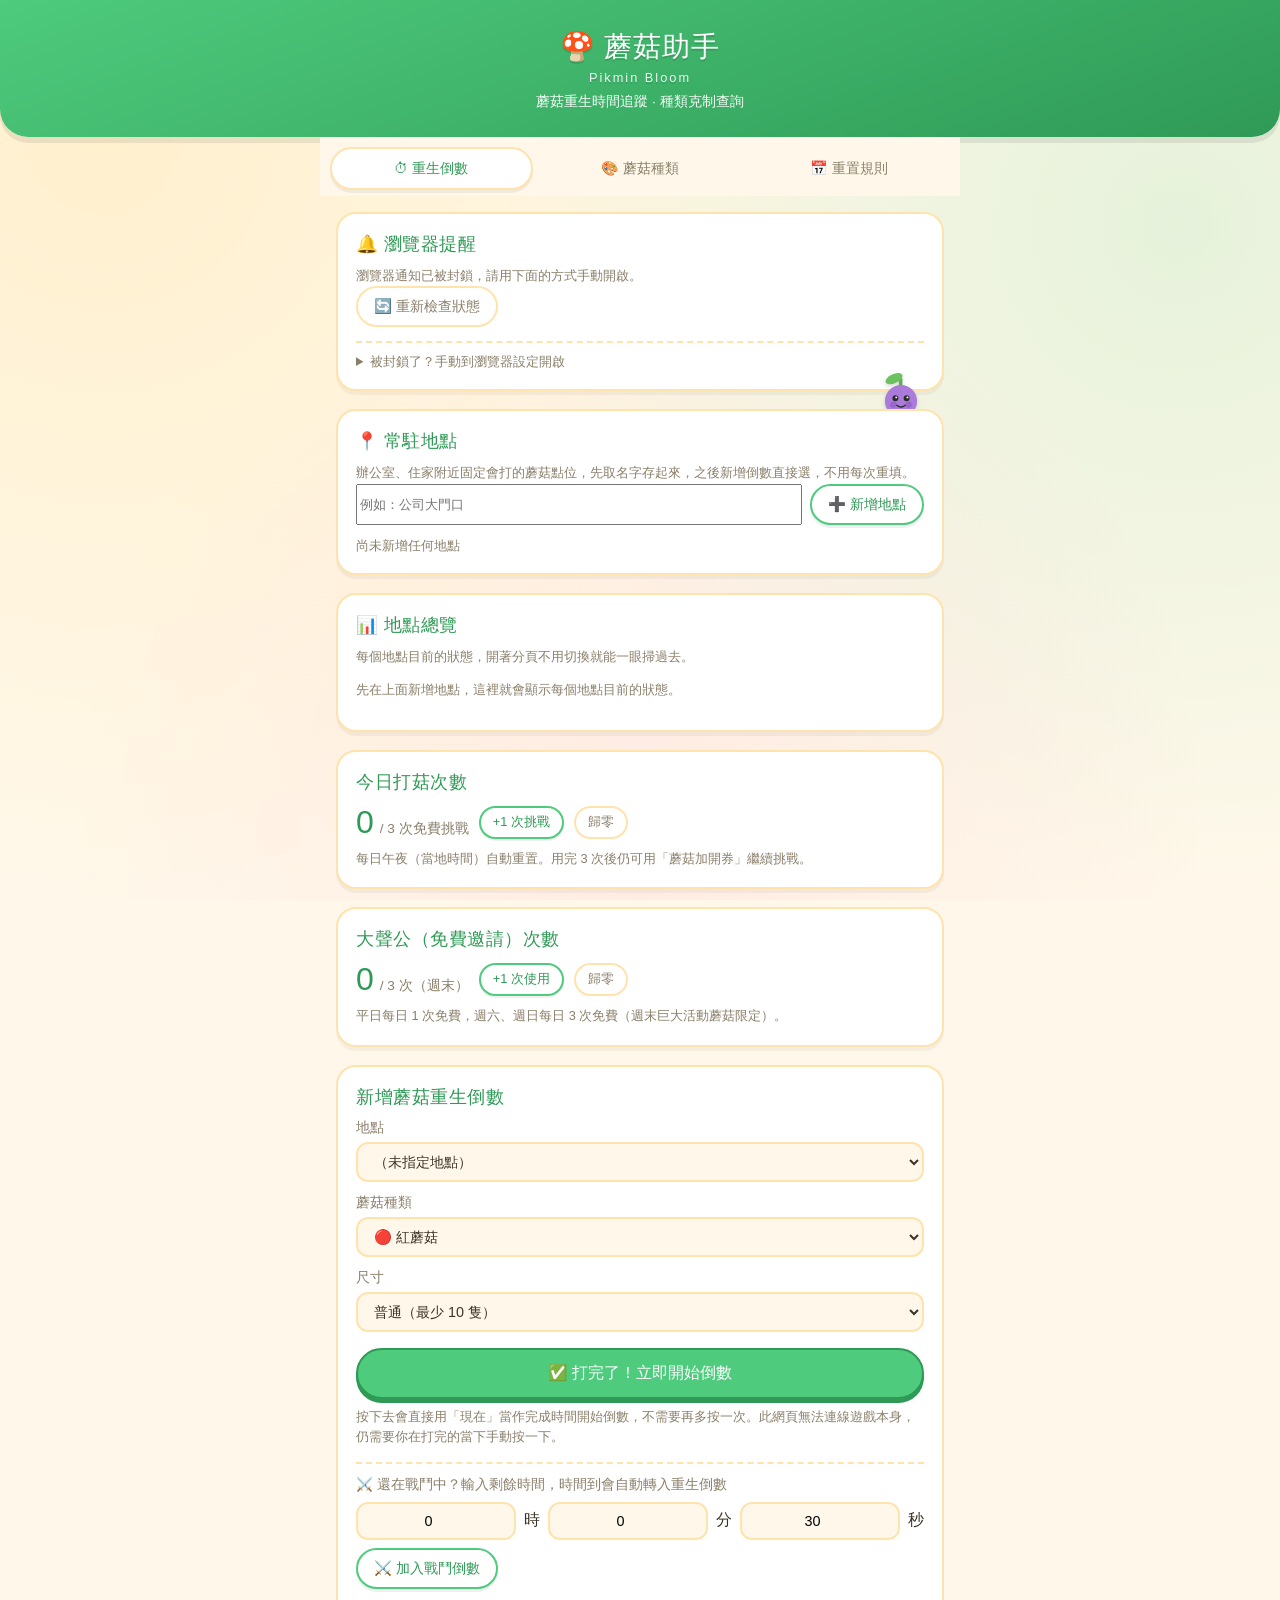
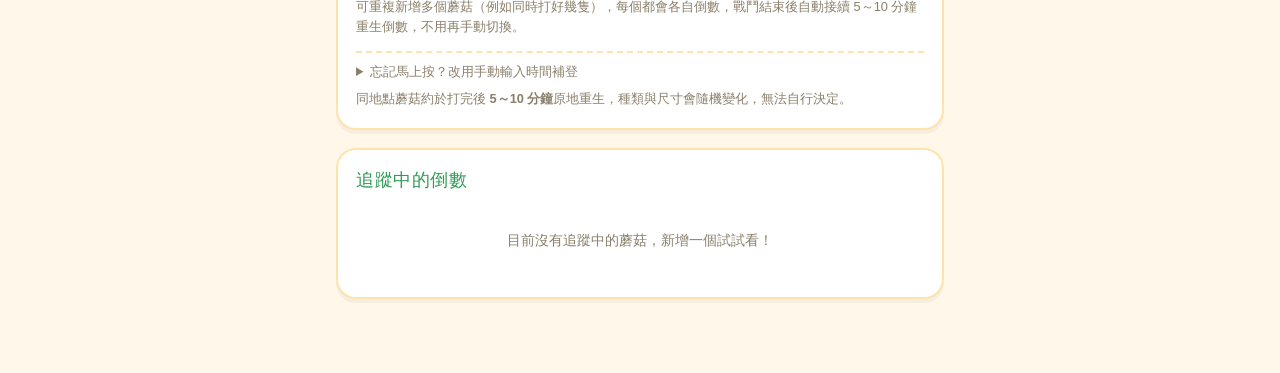
==== commit 801aee41: "Add cute purple Pikmin peeking behind cards as decoration" ====
--- a/index.html
+++ b/index.html
@@ -14,6 +14,24 @@
 <link rel="stylesheet" href="style.css">
 </head>
 <body>
+<svg width="0" height="0" style="position:absolute">
+  <defs>
+    <symbol id="pikmin-purple" viewBox="0 0 60 100">
+      <ellipse cx="30" cy="86" rx="17" ry="16" fill="#9d6fce"/>
+      <rect x="27" y="9" width="5" height="18" rx="2.5" fill="#5fae56"/>
+      <ellipse cx="20" cy="11" rx="13" ry="6.5" fill="#6bc25e" transform="rotate(-25 20 11)"/>
+      <circle cx="30" cy="43" r="23" fill="#ab7bdb"/>
+      <circle cx="19" cy="48" r="4.5" fill="#8452b8" opacity="0.5"/>
+      <circle cx="41" cy="48" r="4.5" fill="#8452b8" opacity="0.5"/>
+      <circle cx="22" cy="39" r="4.2" fill="#2b2b2b"/>
+      <circle cx="38" cy="39" r="4.2" fill="#2b2b2b"/>
+      <circle cx="23.2" cy="37.7" r="1.4" fill="#fff"/>
+      <circle cx="39.2" cy="37.7" r="1.4" fill="#fff"/>
+      <path d="M24 49 Q30 54 36 49" stroke="#2b2b2b" stroke-width="2" fill="none" stroke-linecap="round"/>
+    </symbol>
+  </defs>
+</svg>
+
 <header class="app-header">
   <h1>🍄 蘑菇助手 <span>Pikmin Bloom</span></h1>
   <p class="subtitle">蘑菇重生時間追蹤 · 種類克制查詢</p>
@@ -59,14 +77,17 @@
       </details>
     </div>
 
-    <div class="card">
-      <h2>📍 常駐地點</h2>
-      <p class="hint">辦公室、住家附近固定會打的蘑菇點位，先取名字存起來，之後新增倒數直接選，不用每次重填。</p>
-      <div class="time-choice">
-        <input type="text" id="newLocationName" placeholder="例如：公司大門口">
-        <button class="btn" id="addLocationBtn">➕ 新增地點</button>
-      </div>
-      <div id="locationChips" class="location-chips"></div>
+    <div class="peek-wrapper">
+      <svg class="pikmin-peek peek-right" viewBox="0 0 60 100"><use href="#pikmin-purple"></use></svg>
+      <div class="card">
+        <h2>📍 常駐地點</h2>
+        <p class="hint">辦公室、住家附近固定會打的蘑菇點位，先取名字存起來，之後新增倒數直接選，不用每次重填。</p>
+        <div class="time-choice">
+          <input type="text" id="newLocationName" placeholder="例如：公司大門口">
+          <button class="btn" id="addLocationBtn">➕ 新增地點</button>
+        </div>
+        <div id="locationChips" class="location-chips"></div>
+      </div>
     </div>
 
     <div class="card">
@@ -179,18 +200,21 @@
 
   <!-- ===================== 分頁 2：蘑菇種類圖鑑 ===================== -->
   <section id="types" class="tab-panel">
-    <div class="card">
-      <h2>基礎色蘑菇（8 種）</h2>
-      <p class="hint">任何顏色的皮克敏都能參加戰鬥，但派出同色皮克敏會有攻擊加成，且獲得的花蜜／花朵種子種類與蘑菇顏色相關。</p>
-      <div class="type-grid">
-        <div class="type-chip c-red">紅</div>
-        <div class="type-chip c-yellow">黃</div>
-        <div class="type-chip c-blue">藍</div>
-        <div class="type-chip c-purple">紫</div>
-        <div class="type-chip c-white">白</div>
-        <div class="type-chip c-pink">粉</div>
-        <div class="type-chip c-gray">灰</div>
-        <div class="type-chip c-ice">冰藍</div>
+    <div class="peek-wrapper">
+      <svg class="pikmin-peek peek-left" viewBox="0 0 60 100"><use href="#pikmin-purple"></use></svg>
+      <div class="card">
+        <h2>基礎色蘑菇（8 種）</h2>
+        <p class="hint">任何顏色的皮克敏都能參加戰鬥，但派出同色皮克敏會有攻擊加成，且獲得的花蜜／花朵種子種類與蘑菇顏色相關。</p>
+        <div class="type-grid">
+          <div class="type-chip c-red">紅</div>
+          <div class="type-chip c-yellow">黃</div>
+          <div class="type-chip c-blue">藍</div>
+          <div class="type-chip c-purple">紫</div>
+          <div class="type-chip c-white">白</div>
+          <div class="type-chip c-pink">粉</div>
+          <div class="type-chip c-gray">灰</div>
+          <div class="type-chip c-ice">冰藍</div>
+        </div>
       </div>
     </div>
 
--- a/style.css
+++ b/style.css
@@ -1,48 +1,71 @@
 :root {
-  --green: #4caf6d;
-  --green-dark: #2f8a4d;
-  --bg: #f4f9f2;
+  --green: #4ecb7d;
+  --green-dark: #2f9a56;
+  --bg: #fff8ea;
   --card-bg: #ffffff;
-  --text: #2b2b2b;
-  --muted: #6b7a6f;
-  --border: #e0ebdd;
-  --danger: #d9534f;
+  --text: #3b3428;
+  --muted: #8a7f6a;
+  --border: #ffe3ad;
+  --danger: #ff6b6b;
+  --yellow: #ffc93c;
+  --pink: #ff8fb1;
+  --blue: #4fc3e8;
+  --ink: #3b3428;
 }
 
 * { box-sizing: border-box; }
+
+h1, h2, h3, h4, h5, h6, button, input, select {
+  font-weight: 400;
+}
 
 body {
   margin: 0;
-  font-family: "Segoe UI", "PingFang TC", "Microsoft JhengHei", sans-serif;
-  background: var(--bg);
+  font-family: "Microsoft JhengHei", "PingFang TC", "Segoe UI", sans-serif;
+  background: var(--bg);
+  background-image:
+    radial-gradient(circle at 8% 15%, rgba(255, 201, 60, 0.16) 0, transparent 55%),
+    radial-gradient(circle at 92% 25%, rgba(78, 203, 125, 0.14) 0, transparent 50%),
+    radial-gradient(circle at 50% 90%, rgba(255, 143, 177, 0.12) 0, transparent 55%);
+  background-attachment: fixed;
   color: var(--text);
   padding-bottom: 40px;
 }
 
 .app-header {
-  background: linear-gradient(135deg, var(--green), var(--green-dark));
+  background: linear-gradient(160deg, var(--green), var(--green-dark));
   color: white;
-  padding: 24px 16px 18px;
+  padding: 28px 16px 26px;
   text-align: center;
+  border-radius: 0 0 28px 28px;
+  box-shadow: 0 6px 0 rgba(0, 0, 0, 0.08);
+  position: relative;
+  overflow: hidden;
 }
 
 .app-header h1 {
   margin: 0;
-  font-size: 1.6rem;
+  font-size: 1.75rem;
+  font-weight: 400;
+  font-family: "Microsoft JhengHei", "PingFang TC", sans-serif;
+  letter-spacing: 1px;
+  text-shadow: 0 2px 0 rgba(0, 0, 0, 0.12);
 }
 
 .app-header h1 span {
   display: block;
-  font-size: 0.85rem;
-  font-weight: 400;
-  opacity: 0.85;
-  margin-top: 2px;
+  font-size: 0.8rem;
+  font-weight: 400;
+  font-family: "Segoe UI", sans-serif;
+  opacity: 0.9;
+  margin-top: 4px;
+  letter-spacing: 2px;
 }
 
 .subtitle {
-  margin: 6px 0 0;
-  font-size: 0.85rem;
-  opacity: 0.9;
+  margin: 8px 0 0;
+  font-size: 0.85rem;
+  opacity: 0.95;
 }
 
 .tabs {
@@ -53,24 +76,32 @@
   top: 0;
   background: var(--bg);
   z-index: 10;
-  border-bottom: 1px solid var(--border);
+  padding: 10px 10px 6px;
+  gap: 6px;
 }
 
 .tab-btn {
   flex: 1;
-  padding: 12px 6px;
-  border: none;
+  padding: 10px 6px;
+  border: 2px solid transparent;
   background: none;
-  font-size: 0.9rem;
+  border-radius: 999px;
+  font-size: 0.88rem;
   color: var(--muted);
   cursor: pointer;
-  border-bottom: 3px solid transparent;
+  transition: transform 0.15s ease, background 0.15s ease, border-color 0.15s ease;
+}
+
+.tab-btn:hover {
+  transform: translateY(-1px);
 }
 
 .tab-btn.active {
   color: var(--green-dark);
-  border-bottom-color: var(--green-dark);
-  font-weight: 600;
+  background: white;
+  border-color: var(--border);
+  font-weight: 400;
+  box-shadow: 0 3px 0 rgba(0, 0, 0, 0.06);
 }
 
 main {
@@ -82,26 +113,52 @@
 .tab-panel { display: none; }
 .tab-panel.active { display: block; }
 
+.peek-wrapper {
+  position: relative;
+}
+
+.peek-wrapper .card {
+  position: relative;
+  z-index: 1;
+}
+
+.pikmin-peek {
+  position: absolute;
+  top: -38px;
+  width: 42px;
+  height: 70px;
+  z-index: 0;
+  pointer-events: none;
+  filter: drop-shadow(0 2px 2px rgba(0, 0, 0, 0.15));
+}
+
+.pikmin-peek.peek-right { right: 22px; }
+.pikmin-peek.peek-left { left: 22px; }
+
 .card {
   background: var(--card-bg);
-  border: 1px solid var(--border);
-  border-radius: 12px;
-  padding: 16px;
-  margin-bottom: 16px;
-  box-shadow: 0 1px 3px rgba(0,0,0,0.04);
+  border: 2px solid var(--border);
+  border-radius: 20px;
+  padding: 18px;
+  margin-bottom: 18px;
+  box-shadow: 0 4px 0 rgba(0, 0, 0, 0.045);
+  transition: transform 0.15s ease, box-shadow 0.15s ease;
 }
 
 .card h2 {
   margin: 0 0 10px;
-  font-size: 1.05rem;
+  font-size: 1.1rem;
+  font-weight: 400;
   color: var(--green-dark);
+  font-family: "Microsoft JhengHei", "PingFang TC", sans-serif;
+  letter-spacing: 0.5px;
 }
 
 .hint {
   font-size: 0.8rem;
   color: var(--muted);
   margin: 8px 0 0;
-  line-height: 1.5;
+  line-height: 1.6;
 }
 
 .counter-row {
@@ -118,9 +175,10 @@
 }
 
 .counter-value {
-  font-size: 1.8rem;
-  font-weight: 700;
+  font-size: 2rem;
+  font-weight: 400;
   color: var(--green-dark);
+  font-family: "Microsoft JhengHei", "PingFang TC", sans-serif;
 }
 
 .counter-label {
@@ -129,32 +187,49 @@
 }
 
 .btn {
-  border: 1px solid var(--green);
+  border: 2px solid var(--green);
   background: white;
   color: var(--green-dark);
-  padding: 9px 14px;
-  border-radius: 8px;
+  padding: 9px 16px;
+  border-radius: 999px;
   cursor: pointer;
   font-size: 0.9rem;
-}
-
-.btn:hover { background: #eef8ee; }
+  font-weight: 400;
+  transition: transform 0.12s ease, background 0.12s ease, box-shadow 0.12s ease;
+  box-shadow: 0 3px 0 rgba(0, 0, 0, 0.06);
+}
+
+.btn:hover {
+  background: #eefbf0;
+  transform: translateY(-1px);
+}
+
+.btn:active {
+  transform: translateY(1px);
+  box-shadow: 0 1px 0 rgba(0, 0, 0, 0.06);
+}
 
 .btn.primary {
   background: var(--green);
   color: white;
-  border-color: var(--green);
+  border-color: var(--green-dark);
   width: 100%;
-  padding: 11px;
-  font-weight: 600;
+  padding: 13px;
+  font-weight: 400;
+  font-size: 0.98rem;
   margin-top: 4px;
-}
-
-.btn.primary:hover { background: var(--green-dark); }
+  box-shadow: 0 4px 0 var(--green-dark);
+}
+
+.btn.primary:hover { background: #45bd70; }
+
+.btn.primary:active {
+  box-shadow: 0 1px 0 var(--green-dark);
+}
 
 .manual-entry {
   margin-top: 14px;
-  border-top: 1px dashed var(--border);
+  border-top: 2px dashed var(--border);
   padding-top: 10px;
 }
 
@@ -162,6 +237,7 @@
   cursor: pointer;
   font-size: 0.82rem;
   color: var(--muted);
+  font-weight: 400;
 }
 
 .manual-entry .form-row {
@@ -170,7 +246,7 @@
 
 .battle-entry {
   margin-top: 14px;
-  border-top: 1px dashed var(--border);
+  border-top: 2px dashed var(--border);
   padding-top: 12px;
 }
 
@@ -179,6 +255,7 @@
   font-size: 0.85rem;
   color: var(--muted);
   margin-bottom: 8px;
+  font-weight: 400;
 }
 
 .battle-entry .time-choice {
@@ -188,10 +265,11 @@
 .battle-entry input[type="number"] {
   width: 56px;
   padding: 9px 6px;
-  border: 1px solid var(--border);
-  border-radius: 8px;
+  border: 2px solid var(--border);
+  border-radius: 12px;
   font-size: 0.9rem;
   text-align: center;
+  background: var(--bg);
 }
 
 .location-chips {
@@ -212,26 +290,30 @@
   justify-content: space-between;
   align-items: center;
   gap: 8px;
-  padding: 10px 12px;
-  border: 1px solid var(--border);
-  border-radius: 8px;
+  padding: 10px 14px;
+  border: 2px solid var(--border);
+  border-radius: 14px;
   font-size: 0.88rem;
+  background: var(--bg);
 }
 
 .overview-label {
-  font-weight: 600;
+  font-weight: 400;
 }
 
 .overview-status {
-  font-size: 0.85rem;
+  font-size: 0.8rem;
   color: var(--muted);
   white-space: nowrap;
-}
-
-.overview-status.battling { color: #b5790a; font-weight: 600; }
-.overview-status.waiting { color: var(--green-dark); }
-.overview-status.ready { color: var(--danger); font-weight: 700; }
-.overview-status.unknown { color: var(--muted); font-style: italic; }
+  padding: 4px 10px;
+  border-radius: 999px;
+  background: white;
+}
+
+.overview-status.battling { color: #a8650a; background: #fff1d6; font-weight: 400; }
+.overview-status.waiting { color: var(--green-dark); background: #e8f9ee; }
+.overview-status.ready { color: #d84545; background: #ffe3e3; font-weight: 400; }
+.overview-status.unknown { color: var(--muted); font-style: italic; background: transparent; }
 
 .settings-link-row {
   display: flex;
@@ -245,13 +327,13 @@
 .settings-link-row span {
   min-width: 56px;
   color: var(--muted);
-  font-weight: 600;
+  font-weight: 400;
 }
 
 .settings-link-row code {
   background: var(--bg);
-  border: 1px solid var(--border);
-  border-radius: 6px;
+  border: 2px solid var(--border);
+  border-radius: 8px;
   padding: 3px 8px;
   font-size: 0.8rem;
   flex: 1;
@@ -263,11 +345,12 @@
   align-items: center;
   gap: 6px;
   background: #eefbf0;
-  border: 1px solid var(--green);
+  border: 2px solid var(--green);
   color: var(--green-dark);
   border-radius: 999px;
   padding: 6px 8px 6px 14px;
   font-size: 0.85rem;
+  font-weight: 400;
 }
 
 .location-chip button {
@@ -288,13 +371,16 @@
 }
 
 .btn.small {
-  padding: 6px 10px;
+  padding: 6px 12px;
   font-size: 0.8rem;
+  box-shadow: 0 2px 0 rgba(0, 0, 0, 0.06);
 }
 
 .btn.ghost {
   border-color: var(--border);
   color: var(--muted);
+  background: white;
+  box-shadow: none;
 }
 
 .form-row {
@@ -306,16 +392,17 @@
   font-size: 0.85rem;
   color: var(--muted);
   margin-bottom: 5px;
+  font-weight: 400;
 }
 
 .form-row select,
 .form-row input[type="datetime-local"] {
   width: 100%;
-  padding: 9px;
-  border: 1px solid var(--border);
-  border-radius: 8px;
+  padding: 9px 12px;
+  border: 2px solid var(--border);
+  border-radius: 12px;
   font-size: 0.9rem;
-  background: white;
+  background: var(--bg);
   color: var(--text);
 }
 
@@ -333,17 +420,19 @@
   color: var(--muted);
   font-size: 0.85rem;
   text-align: center;
-  padding: 12px 0;
+  padding: 16px 0;
 }
 
 .timer-item {
-  border: 1px solid var(--border);
-  border-radius: 10px;
-  padding: 10px 12px;
+  border: 2px solid var(--border);
+  border-radius: 16px;
+  padding: 12px 14px;
   display: flex;
   justify-content: space-between;
   align-items: center;
   gap: 8px;
+  background: var(--bg);
+  transition: transform 0.15s ease;
 }
 
 .timer-item.done {
@@ -352,37 +441,38 @@
 }
 
 .timer-item.battling {
-  border-color: #e0a838;
-  background: #fff8ea;
+  border-color: #f0b64e;
+  background: #fff6e2;
 }
 
 .timer-countdown.battling {
-  color: #b5790a;
+  color: #a8650a;
 }
 
 .timer-info { display: flex; flex-direction: column; gap: 2px; }
-.timer-title { font-weight: 600; font-size: 0.92rem; }
+.timer-title { font-weight: 400; font-size: 0.94rem; }
 .timer-sub { font-size: 0.75rem; color: var(--muted); }
 
 .timer-countdown {
   font-variant-numeric: tabular-nums;
-  font-weight: 700;
+  font-weight: 400;
   font-size: 1rem;
   color: var(--green-dark);
   white-space: nowrap;
 }
 
-.timer-countdown.ready { color: var(--danger); }
+.timer-countdown.ready { color: #d84545; }
 
 .remove-btn {
   border: none;
   background: none;
   color: var(--muted);
   cursor: pointer;
-  font-size: 1rem;
+  font-size: 1.1rem;
   padding: 4px 8px;
-}
-.remove-btn:hover { color: var(--danger); }
+  border-radius: 999px;
+}
+.remove-btn:hover { color: var(--danger); background: #ffe9e9; }
 
 .type-grid {
   display: grid;
@@ -391,23 +481,24 @@
 }
 
 .type-chip {
-  border-radius: 10px;
-  padding: 14px 4px;
+  border-radius: 14px;
+  padding: 16px 4px;
   text-align: center;
-  font-weight: 600;
+  font-weight: 400;
   font-size: 0.85rem;
   color: white;
   text-shadow: 0 1px 1px rgba(0,0,0,0.25);
-}
-
-.c-red { background: #e05a4e; }
-.c-yellow { background: #e8b93c; color: #4a3600; text-shadow: none; }
-.c-blue { background: #4a8fe0; }
-.c-purple { background: #9b6bd1; }
-.c-white { background: #cfd6d2; color: #333; text-shadow: none; }
-.c-pink { background: #ec8fbb; }
-.c-gray { background: #7d8790; }
-.c-ice { background: #6ec6d8; }
+  box-shadow: 0 3px 0 rgba(0, 0, 0, 0.1);
+}
+
+.c-red { background: #ec6a5e; }
+.c-yellow { background: #f0c94a; color: #4a3600; text-shadow: none; }
+.c-blue { background: #5a9cec; }
+.c-purple { background: #ab7bdb; }
+.c-white { background: #dfe4e0; color: #333; text-shadow: none; }
+.c-pink { background: #f49fc7; }
+.c-gray { background: #8d97a0; }
+.c-ice { background: #7ed6e6; }
 
 .matchup-table {
   width: 100%;
@@ -417,13 +508,13 @@
 
 .matchup-table th, .matchup-table td {
   text-align: left;
-  padding: 8px 6px;
-  border-bottom: 1px solid var(--border);
+  padding: 9px 8px;
+  border-bottom: 2px solid var(--border);
 }
 
 .matchup-table th {
   color: var(--muted);
-  font-weight: 600;
+  font-weight: 400;
 }
 
 .rule-list {
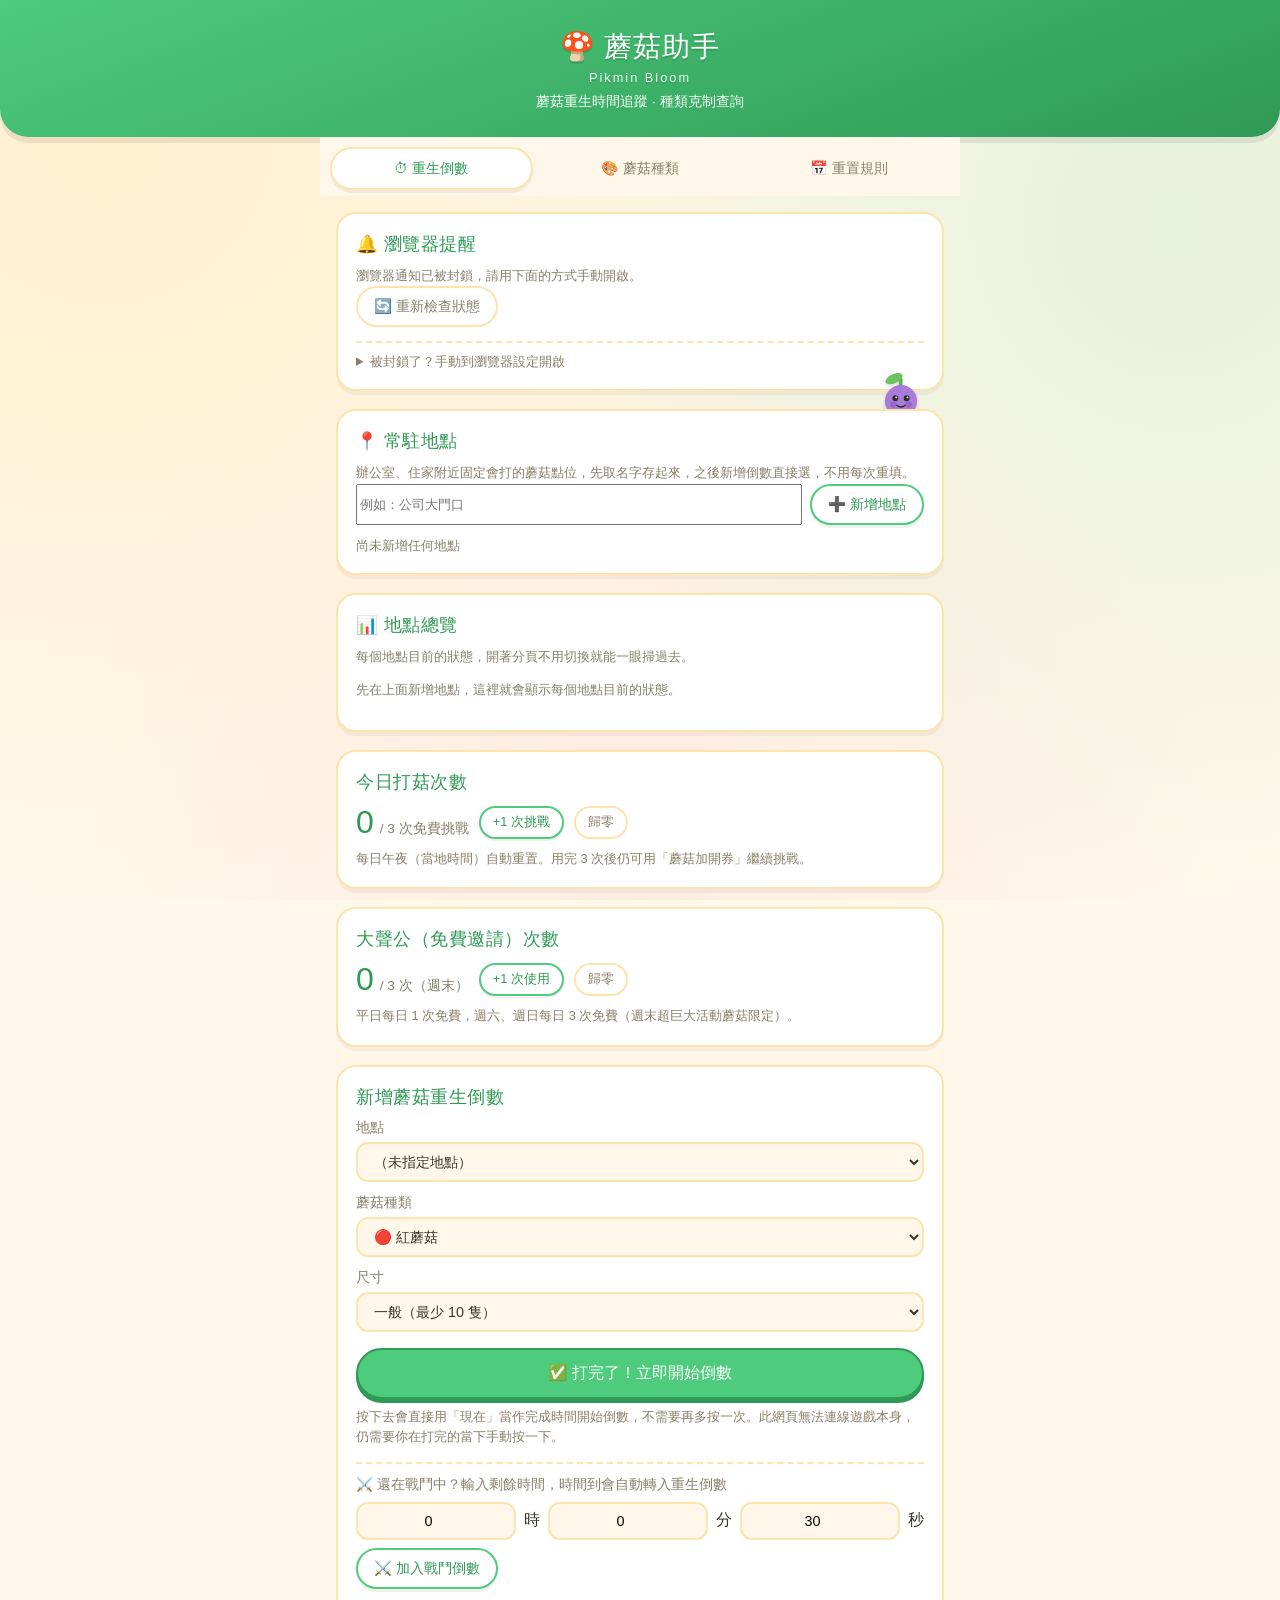
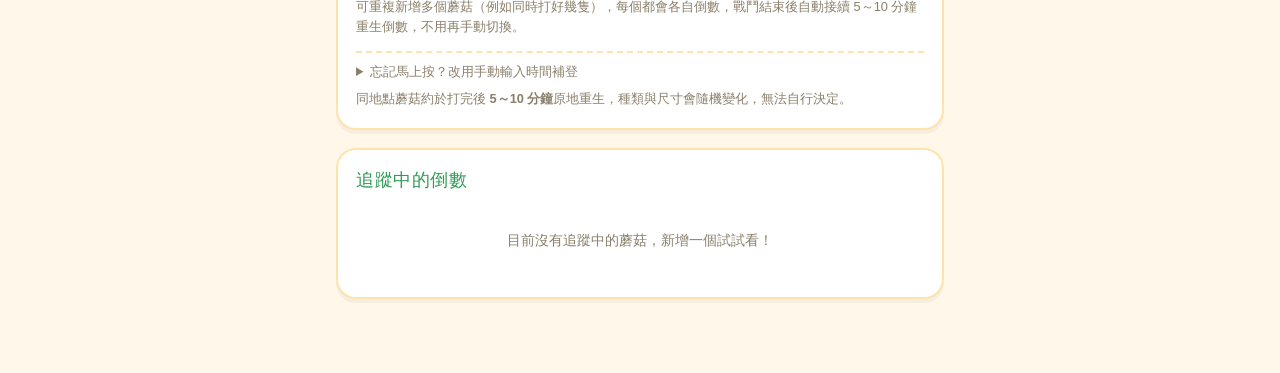
==== commit 982d8c12: "Rename mushroom size labels: 普通->一般, 巨大->超巨大" ====
--- a/index.html
+++ b/index.html
@@ -49,7 +49,7 @@
 
     <div class="card">
       <h2>🔔 瀏覽器提醒</h2>
-      <p class="hint" id="notifyStatusText">尚未啟用瀏覽器通知。啟用後，蘑菇可能重生時會跳出系統通知，不用一直開著這頁盯著看。</p>
+      <p class="hint" id="notifyStatusText">尚未啟用瀏覽器通知。啟用後，蘑菇重生前約 1 分鐘會提早跳出系統通知，讓你先卡位，不用等到重生後才發現搶輸了。</p>
       <div class="time-choice">
         <button class="btn primary" id="enableNotifyBtn">🔔 啟用瀏覽器提醒</button>
         <button class="btn ghost" id="recheckNotifyBtn">🔄 重新檢查狀態</button>
@@ -119,7 +119,7 @@
         <button class="btn small" id="addBullhornBtn">+1 次使用</button>
         <button class="btn small ghost" id="resetBullhornBtn">歸零</button>
       </div>
-      <p class="hint">平日每日 1 次免費，週六、週日每日 3 次免費（週末巨大活動蘑菇限定）。</p>
+      <p class="hint">平日每日 1 次免費，週六、週日每日 3 次免費（週末超巨大活動蘑菇限定）。</p>
     </div>
 
     <div class="card">
@@ -159,9 +159,9 @@
         <label>尺寸</label>
         <select id="mushroomSize">
           <option value="small">小型（最少 1 隻）</option>
-          <option value="normal" selected>普通（最少 10 隻）</option>
+          <option value="normal" selected>一般（最少 10 隻）</option>
           <option value="large">大型（最少 15 隻）</option>
-          <option value="giant">巨大（最少 20 隻，週末限定）</option>
+          <option value="giant">超巨大（最少 20 隻，週末限定）</option>
         </select>
       </div>
       <button class="btn primary" id="justFinishedBtn">✅ 打完了！立即開始倒數</button>
@@ -240,7 +240,7 @@
       </p>
       <ul class="rule-list">
         <li>優先打「活動蘑菇」，可獲得完成月任務（走路、種花、打蘑菇、摘花瓣、遠征等）所需的專屬素材。</li>
-        <li>週末的<strong>巨大活動蘑菇</strong>獎勵最豐富，一次可獲得大量素材（約 200 個道具）。</li>
+        <li>週末的<strong>超巨大活動蘑菇</strong>獎勵最豐富，一次可獲得大量素材（約 200 個道具）。</li>
         <li>外觀每月／每檔活動更新，實際圖案請以遊戲內當月活動說明為準。</li>
       </ul>
     </div>
@@ -251,9 +251,9 @@
         <thead><tr><th>尺寸</th><th>最少派出隻數</th><th>特色</th></tr></thead>
         <tbody>
           <tr><td>小型</td><td>1 隻起</td><td>單人快速解決，獎勵較少</td></tr>
-          <tr><td>普通</td><td>10 隻起</td><td>最常見的蘑菇規模</td></tr>
+          <tr><td>一般</td><td>10 隻起</td><td>最常見的蘑菇規模</td></tr>
           <tr><td>大型</td><td>15 隻起</td><td>獎勵星級較高</td></tr>
-          <tr><td>巨大</td><td>20 隻起</td><td>通常只在週末活動出現，獎勵最豐富，適合多人／大聲公邀請</td></tr>
+          <tr><td>超巨大</td><td>20 隻起</td><td>通常只在週末活動出現，獎勵最豐富，適合多人／大聲公邀請</td></tr>
         </tbody>
       </table>
     </div>
@@ -269,9 +269,9 @@
       <h2>每日 / 每週重置</h2>
       <ul class="rule-list">
         <li><strong>每日午夜</strong>：尚未被挑戰的蘑菇會重置（可能換成新的種類）。</li>
-        <li><strong>週五 → 週六午夜</strong>：地圖上會更新出現「巨大活動蘑菇」，為週末限定。</li>
-        <li><strong>週日 → 週一午夜</strong>：週末尚未被挑戰的巨大蘑菇會一併重置回普通狀態。</li>
-        <li><strong>任務蘑菇（活動蘑菇）</strong>：外觀跟隨每月活動更新，平日以一般／大型尺寸隨機出現，週末才會出現巨大版；建議優先挑戰以取得當月任務素材。</li>
+        <li><strong>週五 → 週六午夜</strong>：地圖上會更新出現「超巨大活動蘑菇」，為週末限定。</li>
+        <li><strong>週日 → 週一午夜</strong>：週末尚未被挑戰的超巨大蘑菇會一併重置回一般狀態。</li>
+        <li><strong>任務蘑菇（活動蘑菇）</strong>：外觀跟隨每月活動更新，平日以一般／大型尺寸隨機出現，週末才會出現超巨大版；建議優先挑戰以取得當月任務素材。</li>
         <li><strong>打菇次數</strong>：每人每日 3 次免費挑戰機會，午夜重置，可用「蘑菇加開券」增加次數。</li>
         <li><strong>大聲公</strong>：平日每日 1 次免費，週六、週日每日 3 次免費；可遠端邀請最多 10 位好友加入戰鬥，若名額已滿 5 人，受邀者需使用蘑菇券才能加入。</li>
       </ul>
